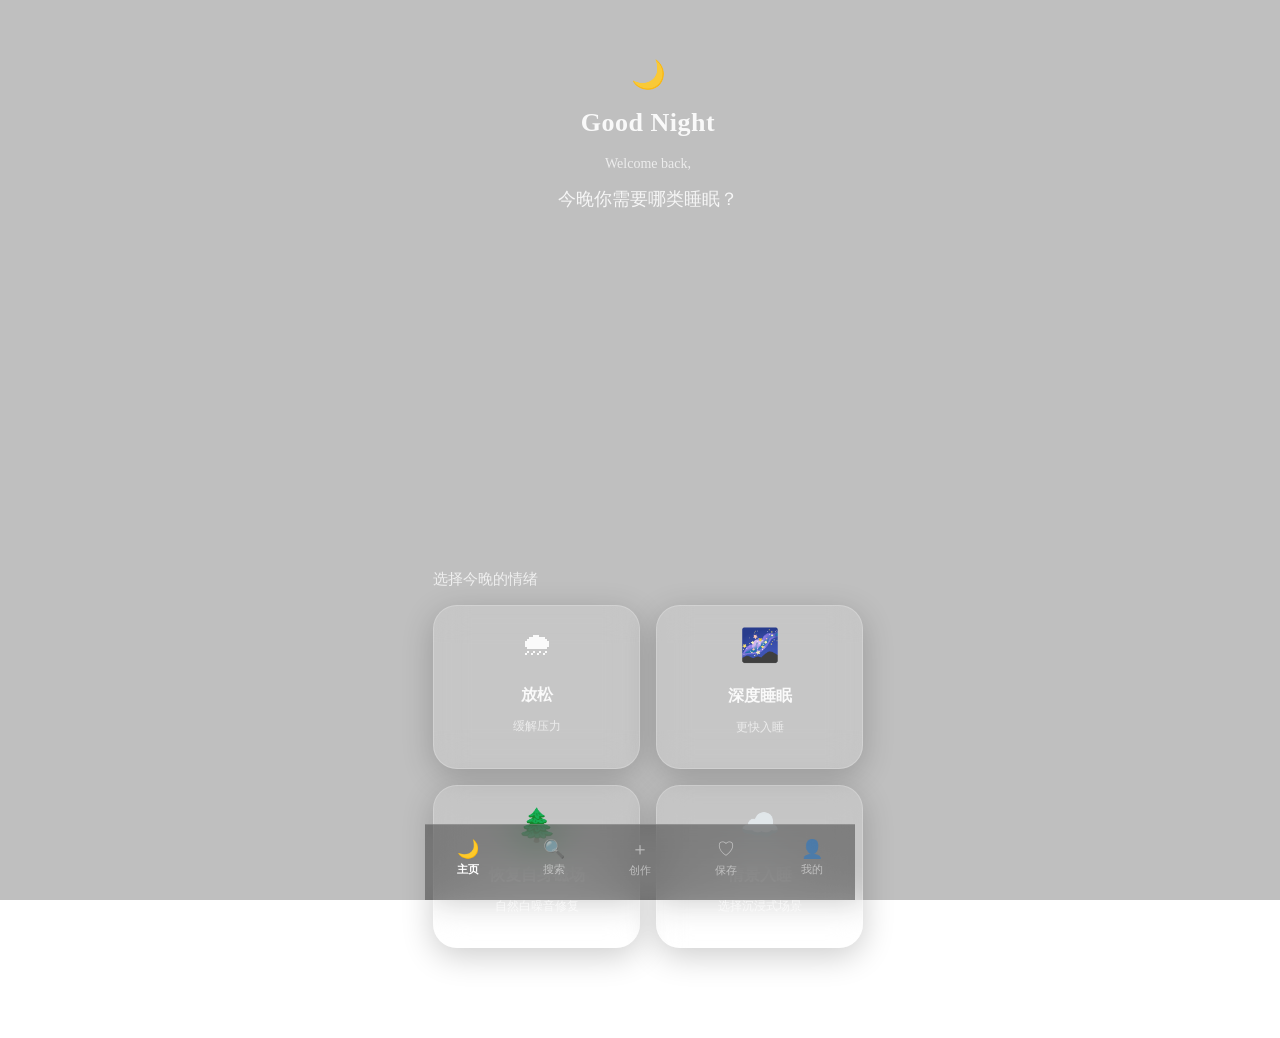
==== index.html @ 442cce2e "Rename asmr.html to index.html" ====
<!DOCTYPE html>
<html lang="zh-CN">
<head>
  <meta charset="UTF-8">
  <meta name="viewport" content="width=device-width, initial-scale=1.0">
  <title>今晚怎么睡？🌙</title>
  <link rel="stylesheet" href="style.css">
</head>
<body>
  <div class="video-background">
    <video autoplay muted loop playsinline id="bg-video">
      <source src="home.mp4" type="video/mp4">
    </video>
    <div class="overlay"></div>
  </div>

  <main class="app-container">
    <header class="header">
      <div class="moon-icon">🌙</div>
      <h1>Good Night</h1>
      <p class="welcome">Welcome back,</p>
      <h2>今晚你需要哪类睡眠？</h2>
    </header>

    <section class="mood-section">
      <h3 class="section-title">选择今晚的情绪</h3>
      <div class="grid-container">
        
        <div class="card" onclick="toggleAudio()">
          <span class="icon">🌧</span>
          <h4>放松</h4>
          <p>缓解压力</p>
        </div>

        <div class="card">
          <span class="icon">🌌</span>
          <h4>深度睡眠</h4>
          <p>更快入睡</p>
        </div>

        <div class="card">
          <span class="icon">🌲</span>
          <h4>恢复自身磁场</h4>
          <p>自然白噪音修复</p>
        </div>

        <div class="card">
          <span class="icon">☁️</span>
          <h4>情景入睡</h4>
          <p>选择沉浸式场景</p>
        </div>

      </div>
    </section>
  </main>

  <nav class="bottom-nav">
    <a href="#" class="nav-item active">
      <span class="nav-icon">🌙</span>
      <span>主页</span>
    </a>
    <a href="#" class="nav-item">
      <span class="nav-icon">🔍</span>
      <span>搜索</span>
    </a>
    <a href="#" class="nav-item">
      <span class="nav-icon">＋</span>
      <span>创作</span>
    </a>
    <a href="#" class="nav-item">
      <span class="nav-icon">♡</span>
      <span>保存</span>
    </a>
    <a href="#" class="nav-item">
      <span class="nav-icon">👤</span>
      <span>我的</span>
    </a>
  </nav>

  <script>
    // 点击卡片控制雨声播放/暂停
    function toggleAudio() {
      const audio = document.getElementById('bg-audio');
      if (audio.paused) {
        audio.play();
      } else {
        audio.pause();
      }
    }
  </script>
</body>
</html>
---- style.css ----
style.css
* {
  margin: 0;
  padding: 0;
  box-sizing: border-box;
  font-family: -apple-system, BlinkMacSystemFont, "Segoe UI", Roboto, Helvetica, Arial, sans-serif;
}

body {
  width: 100vw;
  height: 100vh;
  overflow: hidden;
  color: rgba(255, 255, 255, 0.9);
  display: flex;
  justify-content: center;
}

/* 背景视频全屏沉浸 */
.video-background {
  position: fixed;
  top: 0;
  left: 0;
  width: 100%;
  height: 100%;
  z-index: -1;
  overflow: hidden;
}

.video-background video {
  width: 100%;
  height: 100%;
  object-fit: cover;
}

.overlay {
  position: absolute;
  top: 0;
  left: 0;
  width: 100%;
  height: 100%;
  background: rgba(0, 0, 0, 0.25); /* 稍微加暗确保文字可读 */
}

/* 移动端容器适配 (iPhone 375/390/Android 360-430px) */
.app-container {
  width: 100%;
  max-width: 430px;
  height: 100%;
  display: flex;
  flex-direction: column;
  padding: 40px 20px 90px;
  justify-content: space-between;
}

/* 头部样式 */
.header {
  text-align: center;
  margin-top: 10px;
}

.moon-icon {
  font-size: 28px;
  margin-bottom: 5px;
}

.header h1 {
  font-size: 26px;
  font-weight: 600;
  letter-spacing: 0.5px;
}

.header .welcome {
  font-size: 14px;
  color: rgba(255, 255, 255, 0.7);
  margin: 4px 0 12px;
}

.header h2 {
  font-size: 18px;
  font-weight: 400;
  color: rgba(255, 255, 255, 0.85);
}

/* Mood选择区与2x2网格 */
.section-title {
  font-size: 15px;
  font-weight: 400;
  color: rgba(255, 255, 255, 0.75);
  margin-bottom: 16px;
}

.grid-container {
  display: grid;
  grid-template-columns: 1fr 1fr;
  gap: 16px;
}

/* 24px圆角毛玻璃卡片 */
.card {
  background: rgba(255, 255, 255, 0.12);
  backdrop-filter: blur(16px);
  -webkit-backdrop-filter: blur(16px);
  border: 1px solid rgba(255, 255, 255, 0.2);
  border-radius: 24px;
  padding: 20px 15px;
  text-align: center;
  box-shadow: 0 8px 32px 0 rgba(0, 0, 0, 0.2);
  cursor: pointer;
  transition: all 0.3s ease;
}

.card:active {
  transform: scale(0.97);
  background: rgba(255, 255, 255, 0.2);
}

.card .icon {
  font-size: 32px;
  display: block;
  margin-bottom: 10px;
}

.card h4 {
  font-size: 16px;
  font-weight: 600;
  margin-bottom: 6px;
}

.card p {
  font-size: 12px;
  color: rgba(255, 255, 255, 0.65);
}

/* 底部毛玻璃导航 */
.bottom-nav {
  position: fixed;
  bottom: 0;
  left: 50%;
  transform: translateX(-50%);
  width: 100%;
  max-width: 430px;
  height: 65px;
  background: rgba(20, 20, 20, 0.4);
  backdrop-filter: blur(20px);
  -webkit-backdrop-filter: blur(20px);
  border-top: 1px solid rgba(255, 255, 255, 0.15);
  display: flex;
  justify-content: space-around;
  align-items: center;
  padding-bottom: 10px;
}

.nav-item {
  display: flex;
  flex-direction: column;
  align-items: center;
  text-decoration: none;
  color: rgba(255, 255, 255, 0.5);
  font-size: 11px;
}

.nav-item .nav-icon {
  font-size: 18px;
  margin-bottom: 2px;
}

.nav-item.active {
  color: #ffffff;
  font-weight: bold;
}
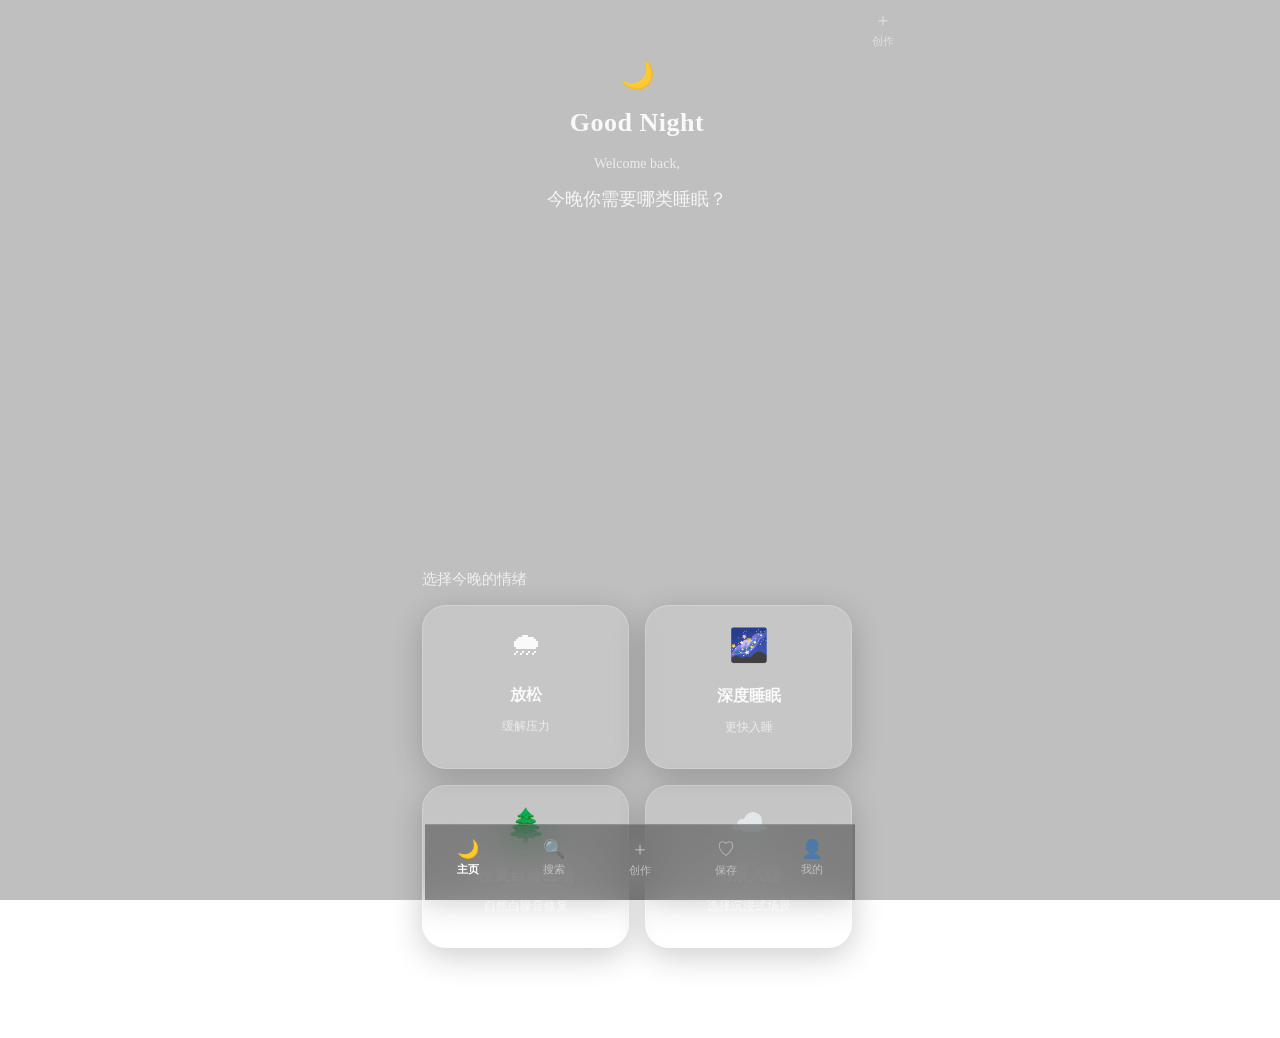
==== commit cdcea7c5: "Update index.html" ====
--- a/index.html
+++ b/index.html
@@ -8,8 +8,8 @@
 </head>
 <body>
   <div class="video-background">
-    <video autoplay muted loop playsinline id="bg-video">
-      <source src="home.mp4" type="video/mp4">
+    <video autoplay loop playsinline>
+      <source src="./home.mp4" type="video/mp4">
     </video>
     <div class="overlay"></div>
   </div>
@@ -90,3 +90,8 @@
   </script>
 </body>
 </html>
+<a href="create.html" class="nav-item">
+  <span class="nav-icon">＋</span>
+  <span>创作</span>
+</a>
+
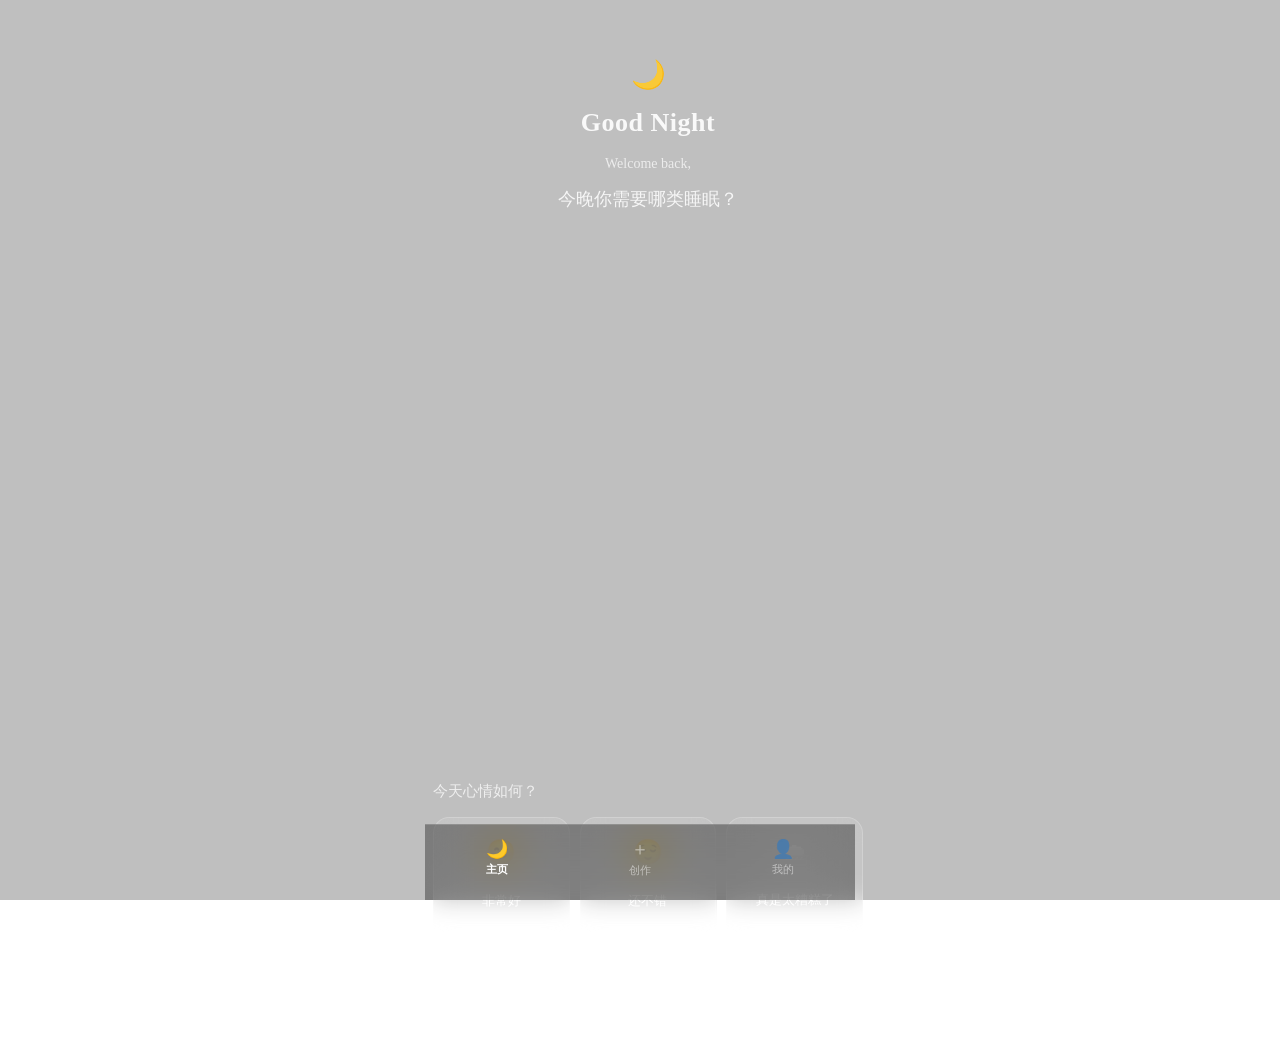
==== commit 03c47cf8: "Update index.html" ====
--- a/index.html
+++ b/index.html
@@ -5,10 +5,87 @@
   <meta name="viewport" content="width=device-width, initial-scale=1.0">
   <title>今晚怎么睡？🌙</title>
   <link rel="stylesheet" href="style.css">
+  <style>
+    /* 情绪选择区域平滑过渡动画 */
+    .mood-container {
+      transition: all 0.5s ease;
+      opacity: 1;
+      transform: translateY(0);
+    }
+    .mood-container.fade-out {
+      opacity: 0;
+      transform: translateY(-20px);
+      pointer-events: none;
+    }
+
+    /* 情绪响应文案卡片 */
+    .response-card {
+      display: none;
+      opacity: 0;
+      transform: translateY(20px);
+      transition: all 0.5s ease;
+      background: rgba(255, 255, 255, 0.12);
+      backdrop-filter: blur(16px);
+      -webkit-backdrop-filter: blur(16px);
+      border: 1px solid rgba(255, 255, 255, 0.25);
+      border-radius: 20px;
+      padding: 30px 20px;
+      text-align: center;
+      margin-top: 10px;
+    }
+    .response-card.fade-in {
+      display: block;
+      opacity: 1;
+      transform: translateY(0);
+    }
+    .response-text {
+      font-size: 18px;
+      color: #ffffff;
+      font-weight: 500;
+      letter-spacing: 1px;
+      line-height: 1.6;
+    }
+
+    /* 情绪选项网格样式微调 */
+    .mood-grid {
+      display: grid;
+      grid-template-columns: repeat(3, 1fr);
+      gap: 10px;
+      margin-top: 12px;
+    }
+    .mood-btn {
+      background: rgba(255, 255, 255, 0.1);
+      backdrop-filter: blur(12px);
+      -webkit-backdrop-filter: blur(12px);
+      border: 1px solid rgba(255, 255, 255, 0.2);
+      border-radius: 16px;
+      padding: 20px 8px;
+      display: flex;
+      flex-direction: column;
+      align-items: center;
+      justify-content: center;
+      gap: 8px;
+      cursor: pointer;
+      transition: all 0.2s ease;
+    }
+    .mood-btn:active {
+      transform: scale(0.95);
+      background: rgba(255, 255, 255, 0.25);
+    }
+    .mood-btn .icon {
+      font-size: 24px;
+    }
+    .mood-btn h4 {
+      font-size: 13px;
+      color: #ffffff;
+      font-weight: 500;
+    }
+  </style>
 </head>
 <body>
+
   <div class="video-background">
-    <video autoplay loop playsinline>
+    <video autoplay loop playsinline muted>
       <source src="./home.mp4" type="video/mp4">
     </video>
     <div class="overlay"></div>
@@ -23,75 +100,77 @@
     </header>
 
     <section class="mood-section">
-      <h3 class="section-title">选择今晚的情绪</h3>
-      <div class="grid-container">
-        
-        <div class="card" onclick="toggleAudio()">
-          <span class="icon">🌧</span>
-          <h4>放松</h4>
-          <p>缓解压力</p>
+      <h3 class="section-title">今天心情如何？</h3>
+      
+      <div class="mood-container" id="mood-options">
+        <div class="mood-grid">
+          
+          <div class="mood-btn" onclick="handleMoodSelect('good')">
+            <span class="icon">😊</span>
+            <h4>非常好</h4>
+          </div>
+
+          <div class="mood-btn" onclick="handleMoodSelect('good')">
+            <span class="icon">😌</span>
+            <h4>还不错</h4>
+          </div>
+
+          <div class="mood-btn" onclick="handleMoodSelect('bad')">
+            <span class="icon">🌧</span>
+            <h4>真是太糟糕了</h4>
+          </div>
+
         </div>
+      </div>
 
-        <div class="card">
-          <span class="icon">🌌</span>
-          <h4>深度睡眠</h4>
-          <p>更快入睡</p>
-        </div>
-
-        <div class="card">
-          <span class="icon">🌲</span>
-          <h4>恢复自身磁场</h4>
-          <p>自然白噪音修复</p>
-        </div>
-
-        <div class="card">
-          <span class="icon">☁️</span>
-          <h4>情景入睡</h4>
-          <p>选择沉浸式场景</p>
-        </div>
-
+      <div class="response-card" id="response-card">
+        <p class="response-text" id="response-text"></p>
       </div>
     </section>
   </main>
 
   <nav class="bottom-nav">
-    <a href="#" class="nav-item active">
+    <a href="index.html" class="nav-item active">
       <span class="nav-icon">🌙</span>
       <span>主页</span>
     </a>
-    <a href="#" class="nav-item">
-      <span class="nav-icon">🔍</span>
-      <span>搜索</span>
-    </a>
-    <a href="#" class="nav-item">
+    <a href="create.html" class="nav-item">
       <span class="nav-icon">＋</span>
       <span>创作</span>
     </a>
-    <a href="#" class="nav-item">
-      <span class="nav-icon">♡</span>
-      <span>保存</span>
-    </a>
-    <a href="#" class="nav-item">
+    <a href="my.html" class="nav-item">
       <span class="nav-icon">👤</span>
       <span>我的</span>
     </a>
   </nav>
 
   <script>
-    // 点击卡片控制雨声播放/暂停
-    function toggleAudio() {
-      const audio = document.getElementById('bg-audio');
-      if (audio.paused) {
-        audio.play();
+    function handleMoodSelect(type) {
+      const optionsBox = document.getElementById('mood-options');
+      const responseCard = document.getElementById('response-card');
+      const responseText = document.getElementById('response-text');
+
+      // 1. 设置文案内容
+      if (type === 'good') {
+        responseText.innerText = "真不错，调个asmr睡觉吧~ ✨";
       } else {
-        audio.pause();
+        responseText.innerText = "没关系，调个喜欢的asmr入睡吧~ 🌙";
       }
+
+      // 2. 情绪选择部分淡出弹出
+      optionsBox.classList.add('fade-out');
+
+      // 3. 延迟 300ms 后显示温暖回应文案
+      setTimeout(() => {
+        optionsBox.style.display = 'none';
+        responseCard.classList.add('fade-in');
+      }, 300);
+
+      // 4. 停留 1.5 秒后跳转到“创作”页面
+      setTimeout(() => {
+        window.location.href = "create.html";
+      }, 1800);
     }
   </script>
 </body>
 </html>
-<a href="create.html" class="nav-item">
-  <span class="nav-icon">＋</span>
-  <span>创作</span>
-</a>
-
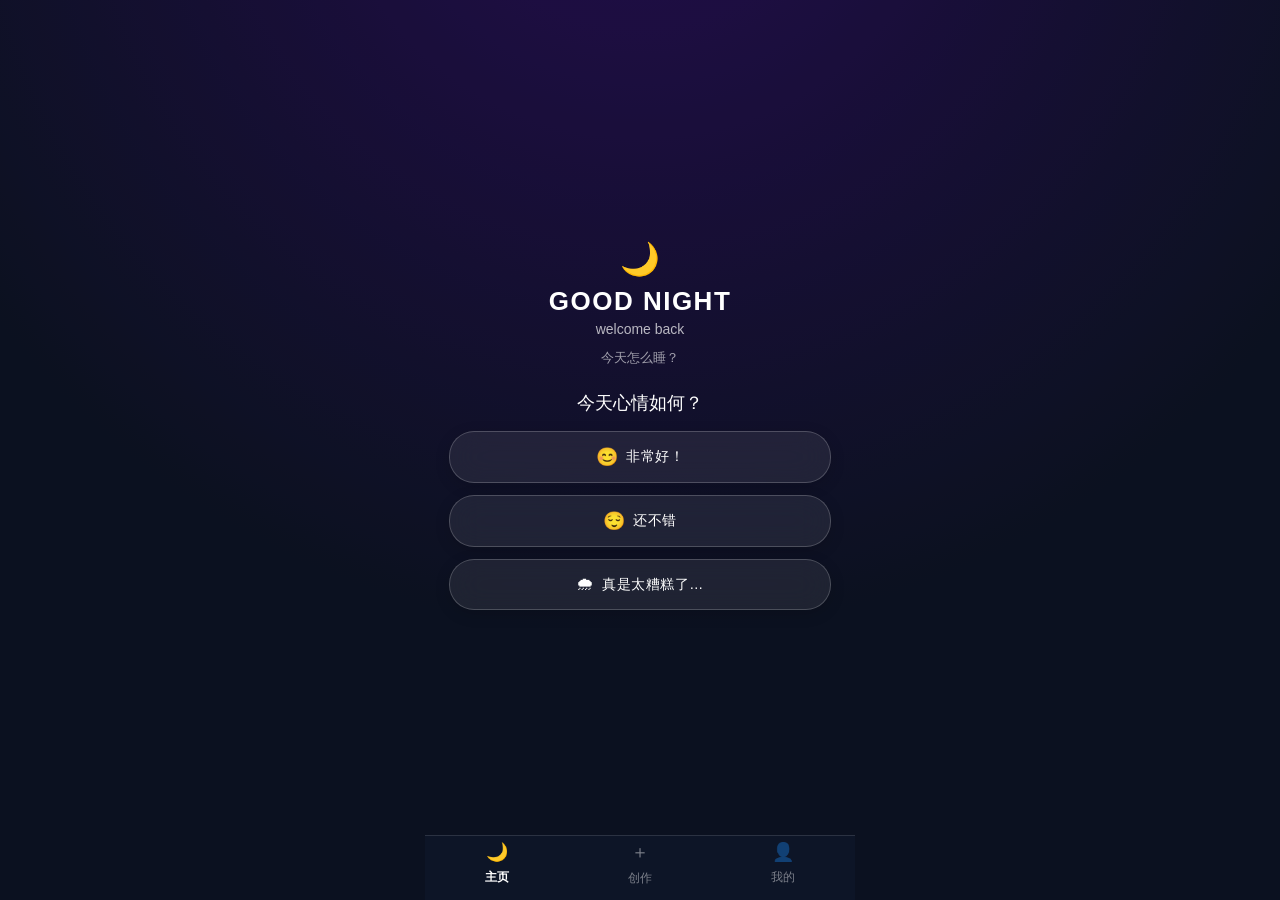
==== commit 89a72c17: "Update index.html" ====
--- a/index.html
+++ b/index.html
@@ -6,8 +6,78 @@
   <title>今晚怎么睡？🌙</title>
   <link rel="stylesheet" href="style.css">
   <style>
-    /* 情绪选择区域平滑过渡动画 */
+    * {
+      margin: 0;
+      padding: 0;
+      box-sizing: border-box;
+      font-family: -apple-system, BlinkMacSystemFont, "Segoe UI", Roboto, sans-serif;
+    }
+
+    body {
+      width: 100vw;
+      height: 100vh;
+      background: radial-gradient(circle at 50% -20%, #2e1065 0%, #0f172a 65%);
+      color: #ffffff;
+      display: flex;
+      justify-content: center;
+      overflow: hidden;
+    }
+
+    /* 容器：垂直分布，让内容天然在屏幕中部居中 */
+    .app-container {
+      width: 100%;
+      max-width: 430px;
+      height: 100vh;
+      display: flex;
+      flex-direction: column;
+      justify-content: center; /* 核心：垂直居中 */
+      align-items: center;
+      padding: 20px 24px 80px; /* 留出底部导航栏高度 */
+      position: relative;
+      z-index: 10;
+    }
+
+    /* 头部 Title 区域 */
+    .header {
+      text-align: center;
+      margin-bottom: 24px;
+    }
+    .moon-icon {
+      font-size: 32px;
+      margin-bottom: 8px;
+    }
+    .header h1 {
+      font-size: 26px;
+      font-weight: 600;
+      letter-spacing: 1.5px;
+    }
+    .welcome {
+      font-size: 20px;
+      font-weight: 300;
+      color: rgba(255, 255, 255, 0.85);
+      margin-top: 4px;
+    }
+    .sub-title {
+      font-size: 13px;
+      color: rgba(255, 255, 255, 0.6);
+      margin-top: 10px;
+    }
+
+    /* 心情选择主要区域 */
+    .mood-section {
+      width: 100%;
+      text-align: center;
+    }
+    .section-title {
+      font-size: 18px;
+      font-weight: 500;
+      margin-bottom: 16px;
+      color: #ffffff;
+    }
+
+    /* 情绪容器与动画 */
     .mood-container {
+      width: 100%;
       transition: all 0.5s ease;
       opacity: 1;
       transform: translateY(0);
@@ -16,6 +86,43 @@
       opacity: 0;
       transform: translateY(-20px);
       pointer-events: none;
+    }
+
+    /* 🌟 纵向单列胶囊按钮布局 (完全贴合原型图) */
+    .mood-list {
+      display: flex;
+      flex-direction: column;
+      gap: 12px;
+      width: 100%;
+    }
+    .mood-btn {
+      background: rgba(255, 255, 255, 0.08);
+      backdrop-filter: blur(16px);
+      -webkit-backdrop-filter: blur(16px);
+      border: 1px solid rgba(255, 255, 255, 0.2);
+      border-radius: 25px; /* 长条圆角胶囊 */
+      padding: 14px 20px;
+      display: flex;
+      align-items: center;
+      justify-content: center;
+      gap: 8px;
+      cursor: pointer;
+      transition: all 0.25s ease;
+      box-shadow: 0 4px 15px rgba(0, 0, 0, 0.15);
+    }
+    .mood-btn:active {
+      transform: scale(0.96);
+      background: rgba(255, 255, 255, 0.2);
+      border-color: rgba(255, 255, 255, 0.4);
+    }
+    .mood-btn .icon {
+      font-size: 18px;
+    }
+    .mood-btn h4 {
+      font-size: 14px;
+      color: #ffffff;
+      font-weight: 400;
+      letter-spacing: 0.5px;
     }
 
     /* 情绪响应文案卡片 */
@@ -29,9 +136,9 @@
       -webkit-backdrop-filter: blur(16px);
       border: 1px solid rgba(255, 255, 255, 0.25);
       border-radius: 20px;
-      padding: 30px 20px;
+      padding: 24px 20px;
       text-align: center;
-      margin-top: 10px;
+      width: 100%;
     }
     .response-card.fade-in {
       display: block;
@@ -39,46 +146,41 @@
       transform: translateY(0);
     }
     .response-text {
-      font-size: 18px;
+      font-size: 15px;
       color: #ffffff;
       font-weight: 500;
-      letter-spacing: 1px;
       line-height: 1.6;
     }
 
-    /* 情绪选项网格样式微调 */
-    .mood-grid {
-      display: grid;
-      grid-template-columns: repeat(3, 1fr);
-      gap: 10px;
-      margin-top: 12px;
-    }
-    .mood-btn {
-      background: rgba(255, 255, 255, 0.1);
-      backdrop-filter: blur(12px);
-      -webkit-backdrop-filter: blur(12px);
-      border: 1px solid rgba(255, 255, 255, 0.2);
-      border-radius: 16px;
-      padding: 20px 8px;
+    /* 底部导航栏 */
+    .bottom-nav {
+      position: fixed;
+      bottom: 0;
+      left: 50%;
+      transform: translateX(-50%);
+      width: 100%;
+      max-width: 430px;
+      height: 65px;
+      background: rgba(15, 23, 42, 0.85);
+      backdrop-filter: blur(20px);
+      border-top: 1px solid rgba(255, 255, 255, 0.12);
+      display: flex;
+      justify-content: space-around;
+      align-items: center;
+      z-index: 100;
+    }
+    .nav-item {
       display: flex;
       flex-direction: column;
       align-items: center;
-      justify-content: center;
-      gap: 8px;
-      cursor: pointer;
-      transition: all 0.2s ease;
-    }
-    .mood-btn:active {
-      transform: scale(0.95);
-      background: rgba(255, 255, 255, 0.25);
-    }
-    .mood-btn .icon {
-      font-size: 24px;
-    }
-    .mood-btn h4 {
-      font-size: 13px;
-      color: #ffffff;
-      font-weight: 500;
+      text-decoration: none;
+      color: rgba(255, 255, 255, 0.45);
+      font-size: 12px;
+      gap: 4px;
+    }
+    .nav-item.active {
+      color: #ffffff;
+      font-weight: bold;
     }
   </style>
 </head>
@@ -94,20 +196,20 @@
   <main class="app-container">
     <header class="header">
       <div class="moon-icon">🌙</div>
-      <h1>Good Night</h1>
-      <p class="welcome">Welcome back,</p>
-      <h2>今晚你需要哪类睡眠？</h2>
+      <h1>GOOD NIGHT</h1>
+      <p class="welcome">welcome back</p>
+      <p class="sub-title">今天怎么睡？</p>
     </header>
 
     <section class="mood-section">
       <h3 class="section-title">今天心情如何？</h3>
       
       <div class="mood-container" id="mood-options">
-        <div class="mood-grid">
+        <div class="mood-list">
           
           <div class="mood-btn" onclick="handleMoodSelect('good')">
             <span class="icon">😊</span>
-            <h4>非常好</h4>
+            <h4>非常好！</h4>
           </div>
 
           <div class="mood-btn" onclick="handleMoodSelect('good')">
@@ -117,7 +219,7 @@
 
           <div class="mood-btn" onclick="handleMoodSelect('bad')">
             <span class="icon">🌧</span>
-            <h4>真是太糟糕了</h4>
+            <h4>真是太糟糕了…</h4>
           </div>
 
         </div>
@@ -150,23 +252,23 @@
       const responseCard = document.getElementById('response-card');
       const responseText = document.getElementById('response-text');
 
-      // 1. 设置文案内容
+      // 1. 设置文案
       if (type === 'good') {
-        responseText.innerText = "真不错，调个asmr睡觉吧~ ✨";
+        responseText.innerText = "真不错，调个喜欢的声音好好休息吧~ ✨";
       } else {
-        responseText.innerText = "没关系，调个喜欢的asmr入睡吧~ 🌙";
+        responseText.innerText = "没关系，今晚做个好梦，调个喜欢的 ASMR 入睡吧~ 🌙";
       }
 
-      // 2. 情绪选择部分淡出弹出
+      // 2. 选项淡出
       optionsBox.classList.add('fade-out');
 
-      // 3. 延迟 300ms 后显示温暖回应文案
+      // 3. 延迟显示文案
       setTimeout(() => {
         optionsBox.style.display = 'none';
         responseCard.classList.add('fade-in');
       }, 300);
 
-      // 4. 停留 1.5 秒后跳转到“创作”页面
+      // 4. 1.8 秒后跳转创作页面
       setTimeout(() => {
         window.location.href = "create.html";
       }, 1800);
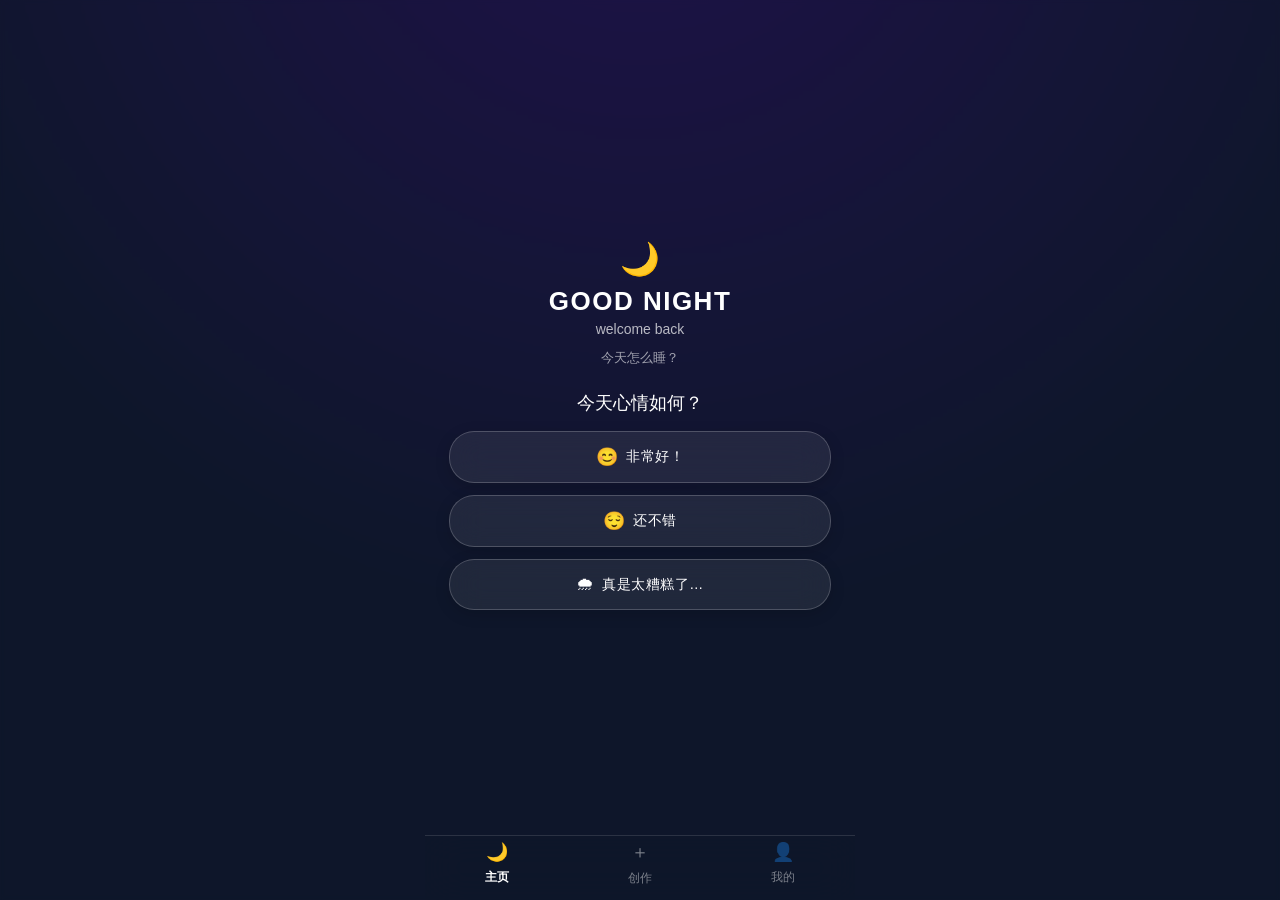
==== commit 52e3ca4a: "Update index.html" ====
--- a/index.html
+++ b/index.html
@@ -21,6 +21,33 @@
       display: flex;
       justify-content: center;
       overflow: hidden;
+      position: relative;
+    }
+
+    /* 🌟 全屏背景视频样式 */
+    .video-background {
+      position: fixed;
+      top: 0;
+      left: 0;
+      width: 100vw;
+      height: 100vh;
+      z-index: 1;
+      overflow: hidden;
+      pointer-events: none; /* 让点击穿透视频，保证按钮可以正常点击 */
+    }
+    .video-background video {
+      width: 100%;
+      height: 100%;
+      object-fit: cover;
+    }
+    .overlay {
+      position: absolute;
+      top: 0;
+      left: 0;
+      width: 100%;
+      height: 100%;
+      background: rgba(15, 23, 42, 0.45); /* 调暗遮罩，确保文字清晰可见 */
+      backdrop-filter: blur(2px);
     }
 
     /* 容器：垂直分布，让内容天然在屏幕中部居中 */
@@ -88,7 +115,7 @@
       pointer-events: none;
     }
 
-    /* 🌟 纵向单列胶囊按钮布局 (完全贴合原型图) */
+    /* 🌟 纵向单列胶囊按钮布局 */
     .mood-list {
       display: flex;
       flex-direction: column;
@@ -100,7 +127,7 @@
       backdrop-filter: blur(16px);
       -webkit-backdrop-filter: blur(16px);
       border: 1px solid rgba(255, 255, 255, 0.2);
-      border-radius: 25px; /* 长条圆角胶囊 */
+      border-radius: 25px;
       padding: 14px 20px;
       display: flex;
       align-items: center;
@@ -187,7 +214,7 @@
 <body>
 
   <div class="video-background">
-    <video autoplay loop playsinline muted>
+    <video id="bg-video" autoplay loop playsinline>
       <source src="./home.mp4" type="video/mp4">
     </video>
     <div class="overlay"></div>
@@ -247,6 +274,24 @@
   </nav>
 
   <script>
+    // 浏览器安全策略：首次加载时尝试取消静音播放声音
+    window.addEventListener('DOMContentLoaded', () => {
+      const video = document.getElementById('bg-video');
+      video.muted = false;
+      video.play().catch(error => {
+        // 如果浏览器拦截了有声自动播放，监听用户的第一次点击自动恢复声音
+        console.log("浏览器拦截了自动声音播放，等待用户交互解锁...");
+        const unlockAudio = () => {
+          video.muted = false;
+          video.play();
+          document.removeEventListener('click', unlockAudio);
+          document.removeEventListener('touchstart', unlockAudio);
+        };
+        document.addEventListener('click', unlockAudio);
+        document.addEventListener('touchstart', unlockAudio);
+      });
+    });
+
     function handleMoodSelect(type) {
       const optionsBox = document.getElementById('mood-options');
       const responseCard = document.getElementById('response-card');
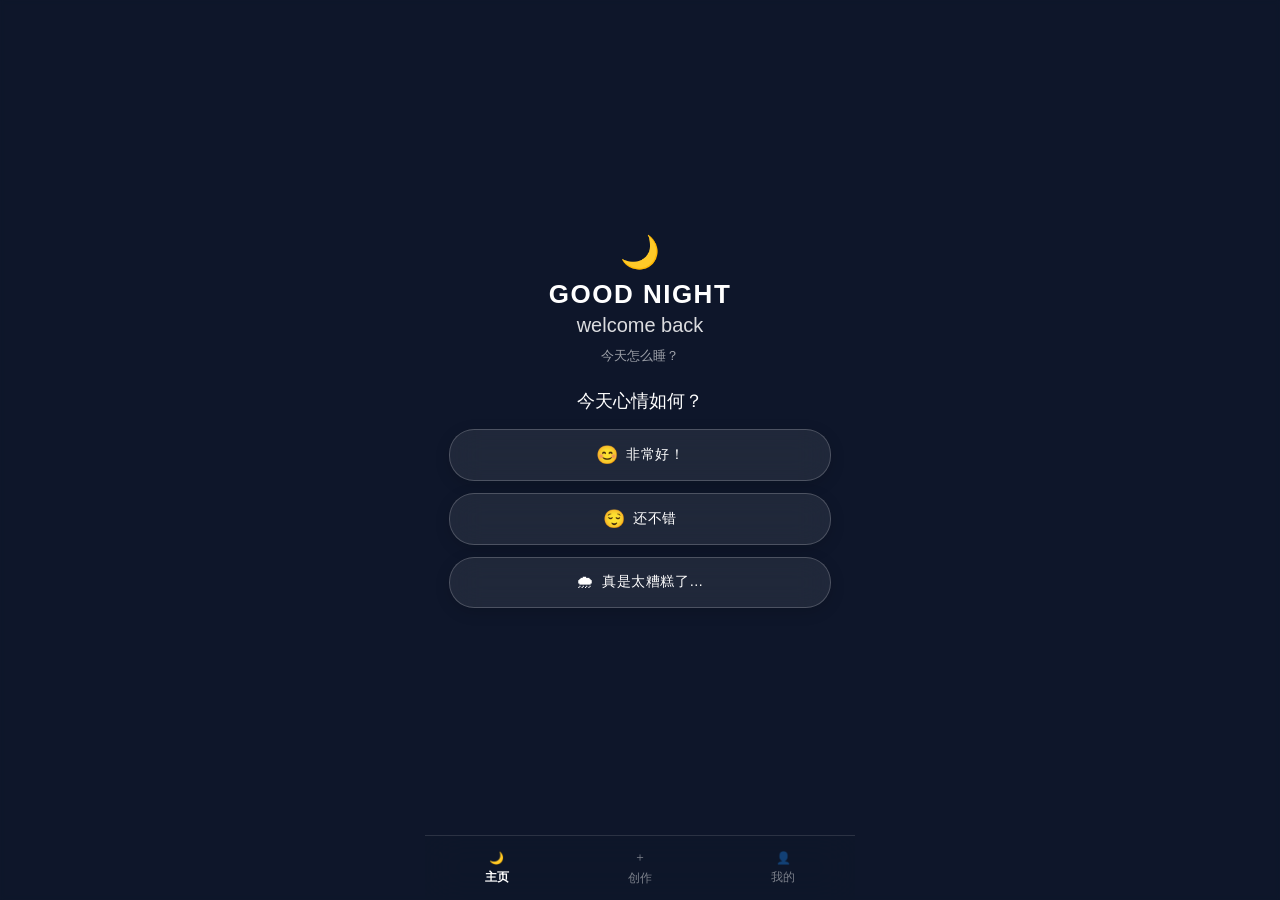
==== commit 2fa8704a: "Refactor index.html for styling and clarity Removed stylesheet link and updated background styles. A" ====
--- a/index.html
+++ b/index.html
@@ -4,7 +4,6 @@
   <meta charset="UTF-8">
   <meta name="viewport" content="width=device-width, initial-scale=1.0">
   <title>今晚怎么睡？🌙</title>
-  <link rel="stylesheet" href="style.css">
   <style>
     * {
       margin: 0;
@@ -16,7 +15,7 @@
     body {
       width: 100vw;
       height: 100vh;
-      background: radial-gradient(circle at 50% -20%, #2e1065 0%, #0f172a 65%);
+      background: #0f172a;
       color: #ffffff;
       display: flex;
       justify-content: center;
@@ -24,16 +23,15 @@
       position: relative;
     }
 
-    /* 🌟 全屏背景视频样式 */
+    /* 🌟 修复后的背景视频：确保在最底层，且不会拦截点击 */
     .video-background {
       position: fixed;
       top: 0;
       left: 0;
       width: 100vw;
       height: 100vh;
-      z-index: 1;
+      z-index: -1; /* 关键：放到最底层，绝不遮挡文字和按钮 */
       overflow: hidden;
-      pointer-events: none; /* 让点击穿透视频，保证按钮可以正常点击 */
     }
     .video-background video {
       width: 100%;
@@ -46,22 +44,22 @@
       left: 0;
       width: 100%;
       height: 100%;
-      background: rgba(15, 23, 42, 0.45); /* 调暗遮罩，确保文字清晰可见 */
+      background: rgba(15, 23, 42, 0.45); /* 压暗视频背景，让文字清晰 */
       backdrop-filter: blur(2px);
     }
 
-    /* 容器：垂直分布，让内容天然在屏幕中部居中 */
+    /* 容器：垂直分布，让内容在屏幕中部居中 */
     .app-container {
       width: 100%;
       max-width: 430px;
       height: 100vh;
       display: flex;
       flex-direction: column;
-      justify-content: center; /* 核心：垂直居中 */
+      justify-content: center; 
       align-items: center;
-      padding: 20px 24px 80px; /* 留出底部导航栏高度 */
+      padding: 20px 24px 80px; 
       position: relative;
-      z-index: 10;
+      z-index: 10; /* 确保内容在视频上方 */
     }
 
     /* 头部 Title 区域 */
@@ -115,7 +113,7 @@
       pointer-events: none;
     }
 
-    /* 🌟 纵向单列胶囊按钮布局 */
+    /* 纵向单列胶囊按钮布局 */
     .mood-list {
       display: flex;
       flex-direction: column;
@@ -274,13 +272,12 @@
   </nav>
 
   <script>
-    // 浏览器安全策略：首次加载时尝试取消静音播放声音
+    // 浏览器安全策略：尝试自动播放有声视频，如被拦截则监听首次点击解锁声音
     window.addEventListener('DOMContentLoaded', () => {
       const video = document.getElementById('bg-video');
       video.muted = false;
       video.play().catch(error => {
-        // 如果浏览器拦截了有声自动播放，监听用户的第一次点击自动恢复声音
-        console.log("浏览器拦截了自动声音播放，等待用户交互解锁...");
+        console.log("浏览器拦截了有声自动播放，等待用户交互解锁...");
         const unlockAudio = () => {
           video.muted = false;
           video.play();
@@ -297,23 +294,19 @@
       const responseCard = document.getElementById('response-card');
       const responseText = document.getElementById('response-text');
 
-      // 1. 设置文案
       if (type === 'good') {
         responseText.innerText = "真不错，调个喜欢的声音好好休息吧~ ✨";
       } else {
         responseText.innerText = "没关系，今晚做个好梦，调个喜欢的 ASMR 入睡吧~ 🌙";
       }
 
-      // 2. 选项淡出
       optionsBox.classList.add('fade-out');
 
-      // 3. 延迟显示文案
       setTimeout(() => {
         optionsBox.style.display = 'none';
         responseCard.classList.add('fade-in');
       }, 300);
 
-      // 4. 1.8 秒后跳转创作页面
       setTimeout(() => {
         window.location.href = "create.html";
       }, 1800);
